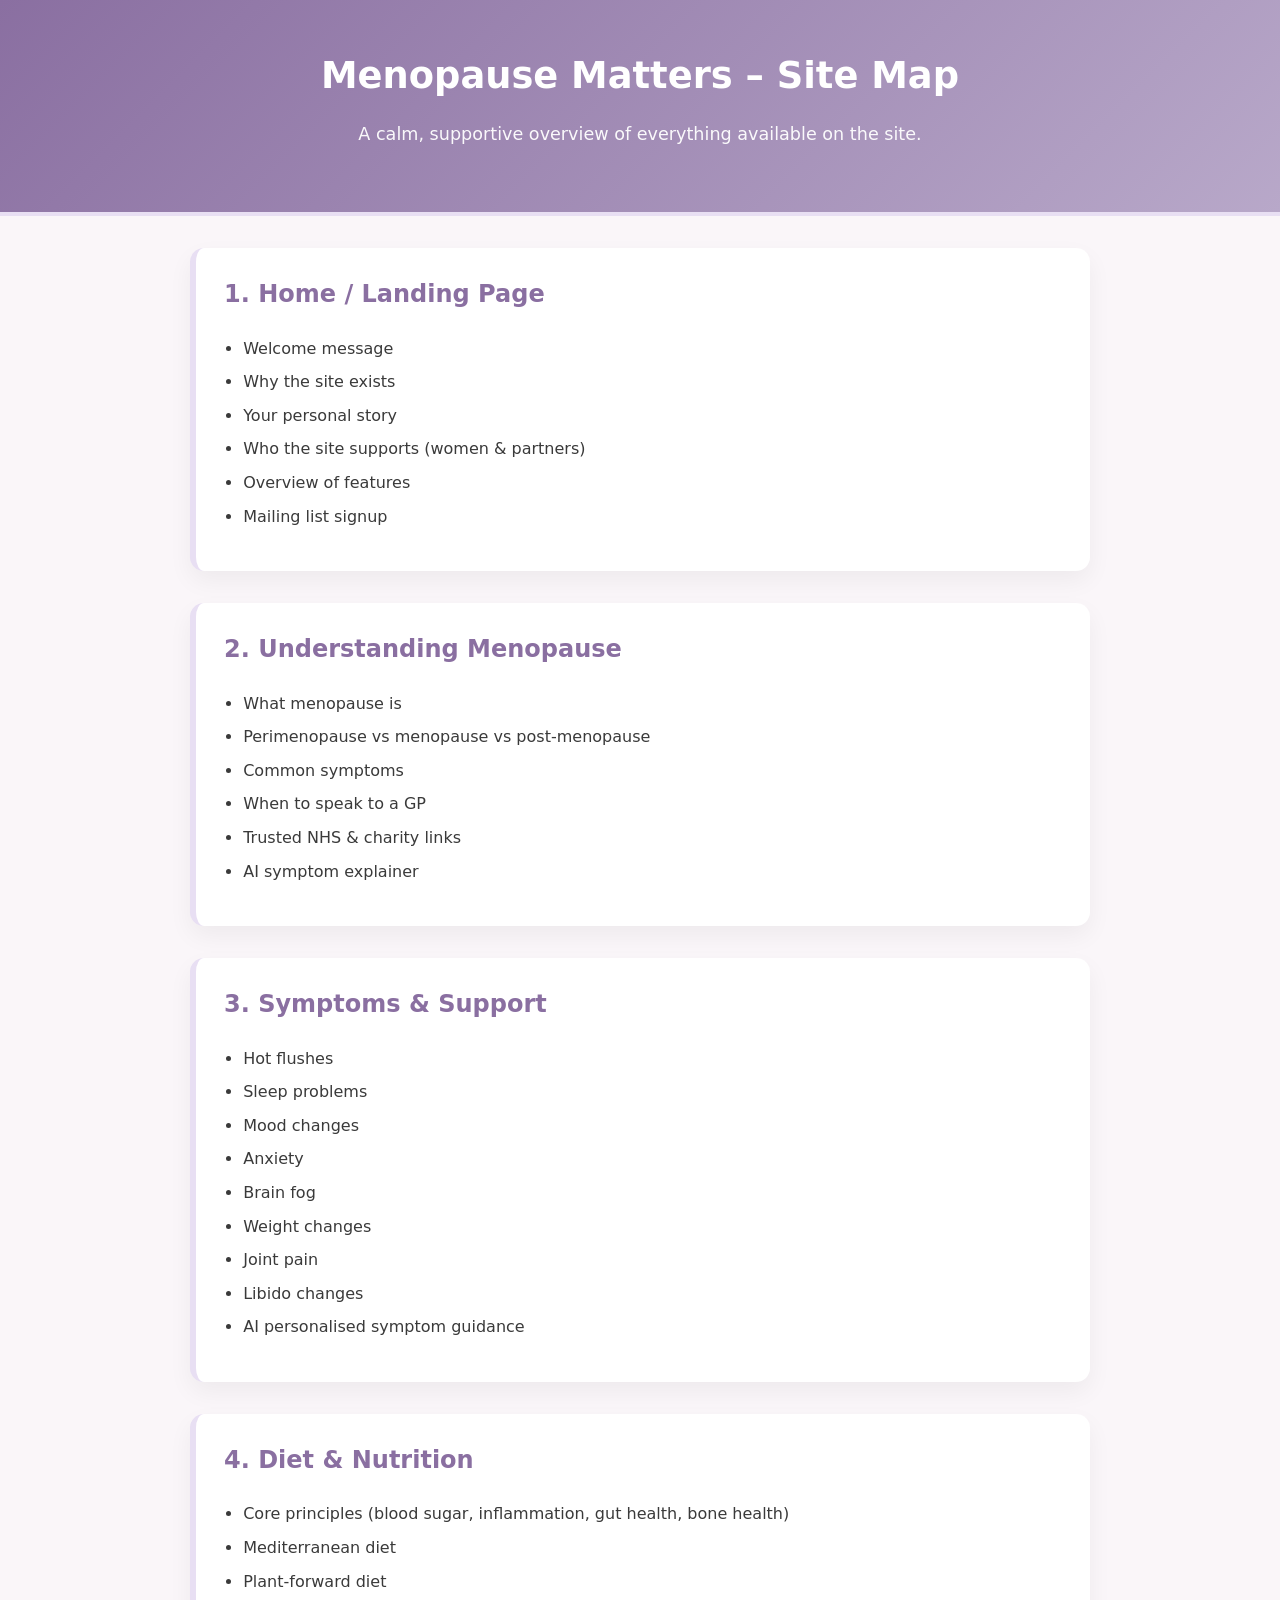
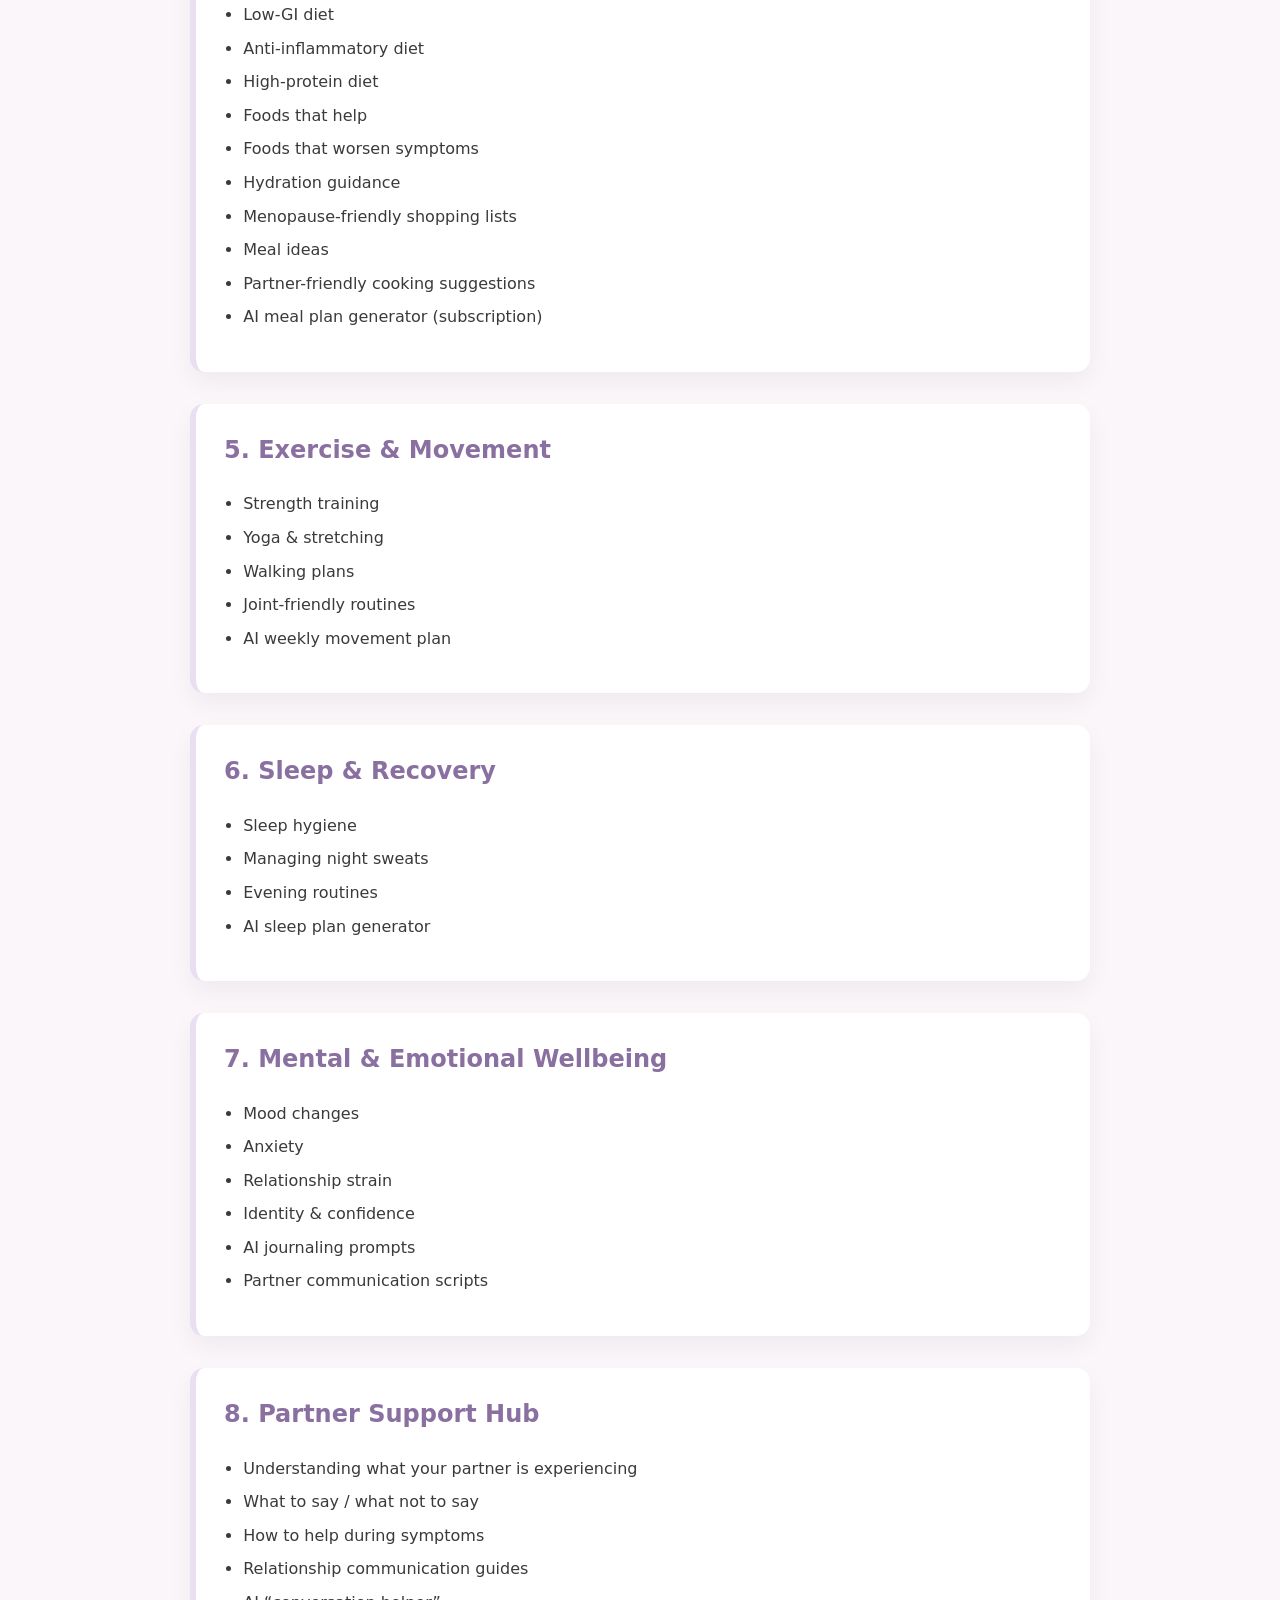
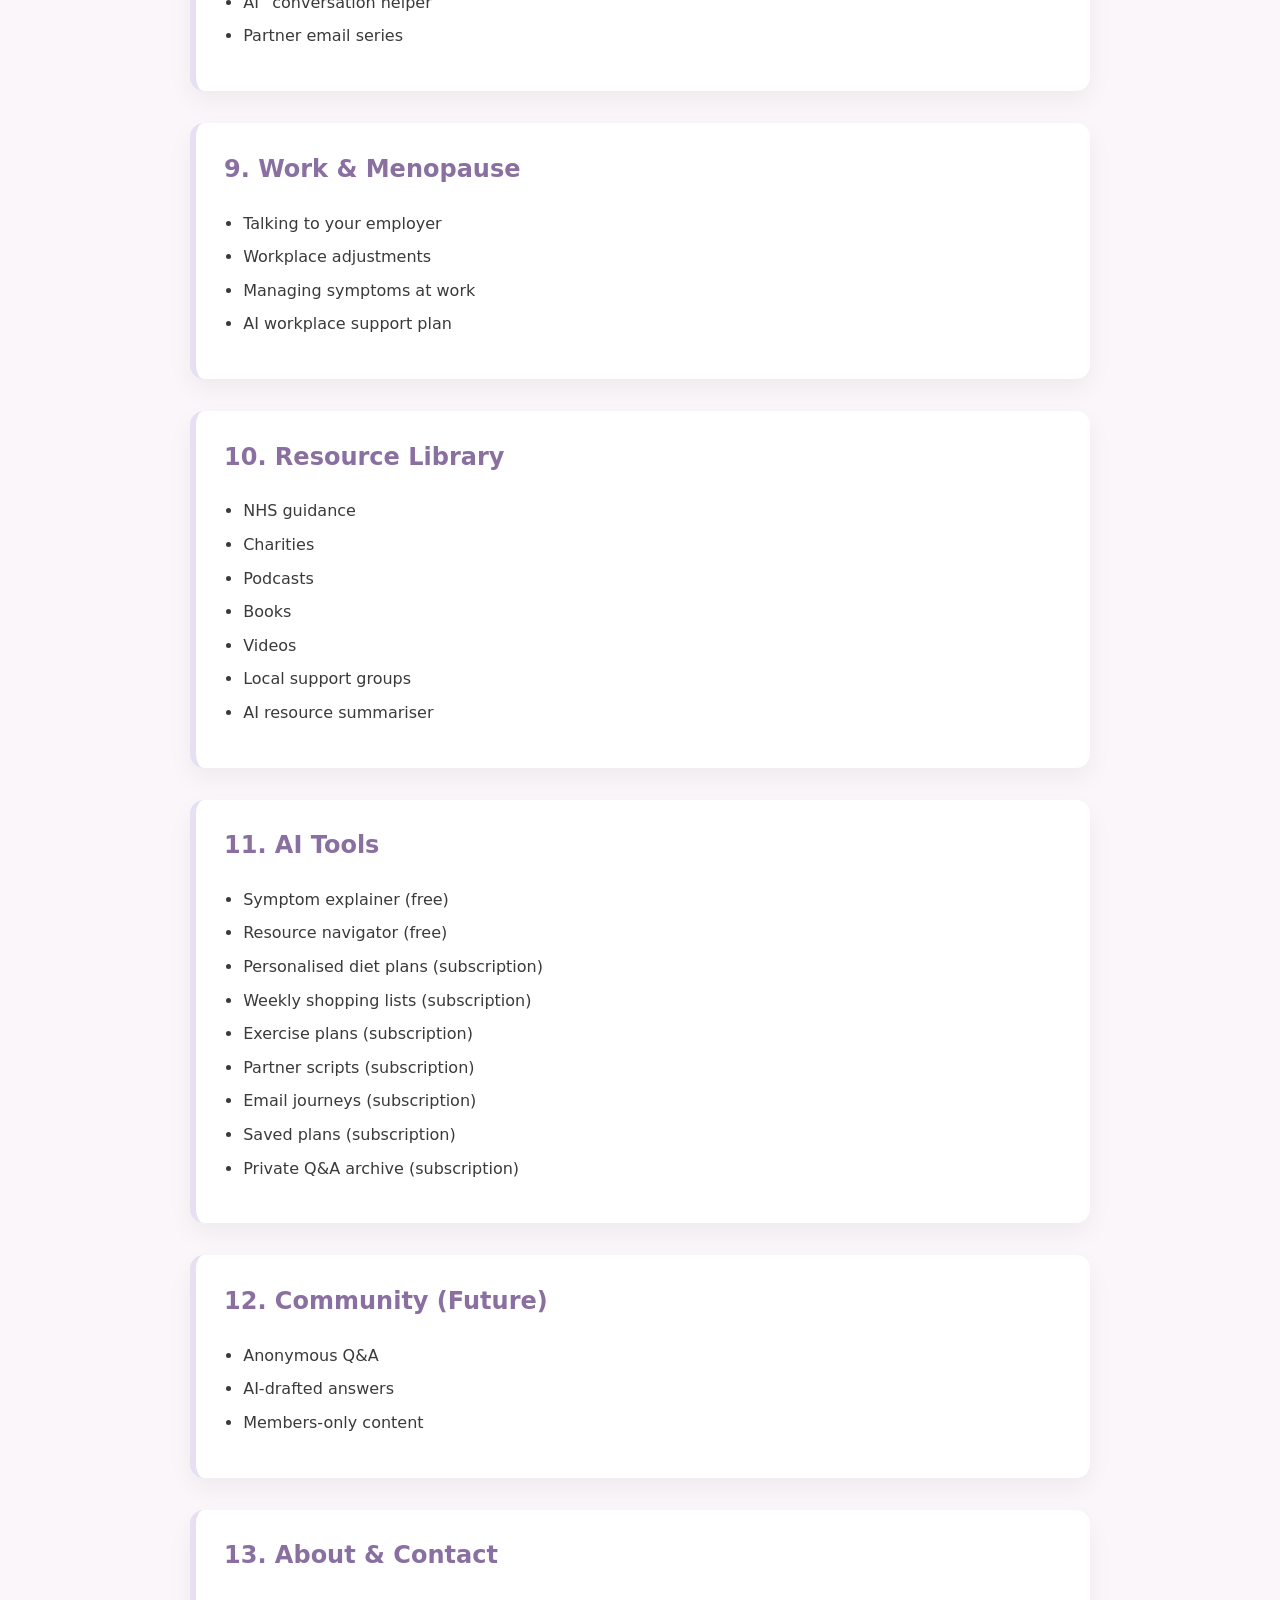
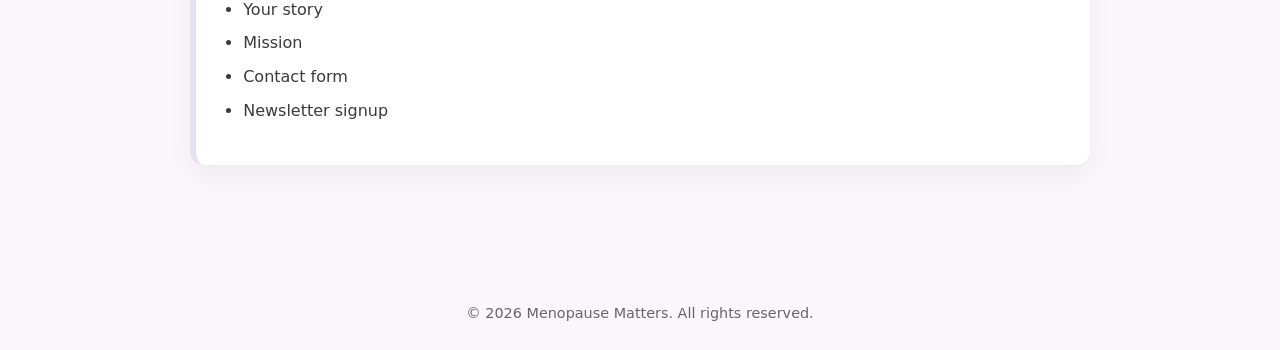
==== index.html @ 6e640814 "Initial commit - Menopause Matters site structure" ====
<!DOCTYPE html>
<html lang="en">
<head>
    <meta charset="UTF-8">
    <title>Menopause Matters – Site Map</title>
    <meta name="viewport" content="width=device-width, initial-scale=1">
    <style>
        :root {
            --bg: #faf6f9;              /* soft rose-tinted white */
            --primary: #8a6fa1;        /* muted lavender */
            --secondary: #b8a8c9;      /* soft lilac */
            --accent: #e8dff3;         /* pale lavender wash */
            --text: #3a3a3a;           /* gentle charcoal */
            --card: #ffffff;           /* clean white cards */
            --shadow: rgba(0,0,0,0.05);
        }

        body {
            margin: 0;
            font-family: system-ui, -apple-system, "Segoe UI", sans-serif;
            background: var(--bg);
            color: var(--text);
            line-height: 1.7;
        }

        header {
            background: linear-gradient(135deg, var(--primary), var(--secondary));
            color: white;
            padding: 2.8rem 1.5rem;
            text-align: center;
            border-bottom: 4px solid var(--accent);
        }

        header h1 {
            margin: 0;
            font-size: 2.3rem;
            font-weight: 600;
        }

        header p {
            margin-top: 0.8rem;
            font-size: 1.1rem;
            opacity: 0.95;
        }

        main {
            max-width: 900px;
            margin: 0 auto;
            padding: 2rem 1.5rem 3rem;
        }

        section {
            margin-bottom: 2rem;
            background: var(--card);
            border-radius: 14px;
            padding: 1.6rem 1.75rem;
            box-shadow: 0 10px 25px var(--shadow);
            border-left: 6px solid var(--accent);
        }

        h2 {
            margin-top: 0;
            color: var(--primary);
            font-size: 1.5rem;
            font-weight: 600;
        }

        ul {
            padding-left: 1.2rem;
        }

        li {
            margin-bottom: 0.4rem;
        }

        footer {
            text-align: center;
            padding: 1.5rem;
            font-size: 0.9rem;
            color: #666;
            margin-top: 2rem;
        }
    </style>
</head>
<body>

<header>
    <h1>Menopause Matters – Site Map</h1>
    <p>A calm, supportive overview of everything available on the site.</p>
</header>

<main>

    <section>
        <h2>1. Home / Landing Page</h2>
        <ul>
            <li>Welcome message</li>
            <li>Why the site exists</li>
            <li>Your personal story</li>
            <li>Who the site supports (women & partners)</li>
            <li>Overview of features</li>
            <li>Mailing list signup</li>
        </ul>
    </section>

    <section>
        <h2>2. Understanding Menopause</h2>
        <ul>
            <li>What menopause is</li>
            <li>Perimenopause vs menopause vs post-menopause</li>
            <li>Common symptoms</li>
            <li>When to speak to a GP</li>
            <li>Trusted NHS & charity links</li>
            <li>AI symptom explainer</li>
        </ul>
    </section>

    <section>
        <h2>3. Symptoms & Support</h2>
        <ul>
            <li>Hot flushes</li>
            <li>Sleep problems</li>
            <li>Mood changes</li>
            <li>Anxiety</li>
            <li>Brain fog</li>
            <li>Weight changes</li>
            <li>Joint pain</li>
            <li>Libido changes</li>
            <li>AI personalised symptom guidance</li>
        </ul>
    </section>

    <section>
        <h2>4. Diet & Nutrition</h2>
        <ul>
            <li>Core principles (blood sugar, inflammation, gut health, bone health)</li>
            <li>Mediterranean diet</li>
            <li>Plant-forward diet</li>
            <li>Low-GI diet</li>
            <li>Anti-inflammatory diet</li>
            <li>High-protein diet</li>
            <li>Foods that help</li>
            <li>Foods that worsen symptoms</li>
            <li>Hydration guidance</li>
            <li>Menopause-friendly shopping lists</li>
            <li>Meal ideas</li>
            <li>Partner-friendly cooking suggestions</li>
            <li>AI meal plan generator (subscription)</li>
        </ul>
    </section>

    <section>
        <h2>5. Exercise & Movement</h2>
        <ul>
            <li>Strength training</li>
            <li>Yoga & stretching</li>
            <li>Walking plans</li>
            <li>Joint-friendly routines</li>
            <li>AI weekly movement plan</li>
        </ul>
    </section>

    <section>
        <h2>6. Sleep & Recovery</h2>
        <ul>
            <li>Sleep hygiene</li>
            <li>Managing night sweats</li>
            <li>Evening routines</li>
            <li>AI sleep plan generator</li>
        </ul>
    </section>

    <section>
        <h2>7. Mental & Emotional Wellbeing</h2>
        <ul>
            <li>Mood changes</li>
            <li>Anxiety</li>
            <li>Relationship strain</li>
            <li>Identity & confidence</li>
            <li>AI journaling prompts</li>
            <li>Partner communication scripts</li>
        </ul>
    </section>

    <section>
        <h2>8. Partner Support Hub</h2>
        <ul>
            <li>Understanding what your partner is experiencing</li>
            <li>What to say / what not to say</li>
            <li>How to help during symptoms</li>
            <li>Relationship communication guides</li>
            <li>AI “conversation helper”</li>
            <li>Partner email series</li>
        </ul>
    </section>

    <section>
        <h2>9. Work & Menopause</h2>
        <ul>
            <li>Talking to your employer</li>
            <li>Workplace adjustments</li>
            <li>Managing symptoms at work</li>
            <li>AI workplace support plan</li>
        </ul>
    </section>

    <section>
        <h2>10. Resource Library</h2>
        <ul>
            <li>NHS guidance</li>
            <li>Charities</li>
            <li>Podcasts</li>
            <li>Books</li>
            <li>Videos</li>
            <li>Local support groups</li>
            <li>AI resource summariser</li>
        </ul>
    </section>

    <section>
        <h2>11. AI Tools</h2>
        <ul>
            <li>Symptom explainer (free)</li>
            <li>Resource navigator (free)</li>
            <li>Personalised diet plans (subscription)</li>
            <li>Weekly shopping lists (subscription)</li>
            <li>Exercise plans (subscription)</li>
            <li>Partner scripts (subscription)</li>
            <li>Email journeys (subscription)</li>
            <li>Saved plans (subscription)</li>
            <li>Private Q&A archive (subscription)</li>
        </ul>
    </section>

    <section>
        <h2>12. Community (Future)</h2>
        <ul>
            <li>Anonymous Q&A</li>
            <li>AI-drafted answers</li>
            <li>Members-only content</li>
        </ul>
    </section>

    <section>
        <h2>13. About & Contact</h2>
        <ul>
            <li>Your story</li>
            <li>Mission</li>
            <li>Contact form</li>
            <li>Newsletter signup</li>
        </ul>
    </section>

</main>

<footer>
    &copy; <span id="year"></span> Menopause Matters. All rights reserved.
</footer>

<script>
    document.getElementById('year').textContent = new Date().getFullYear();
</script>

</body>
</html>
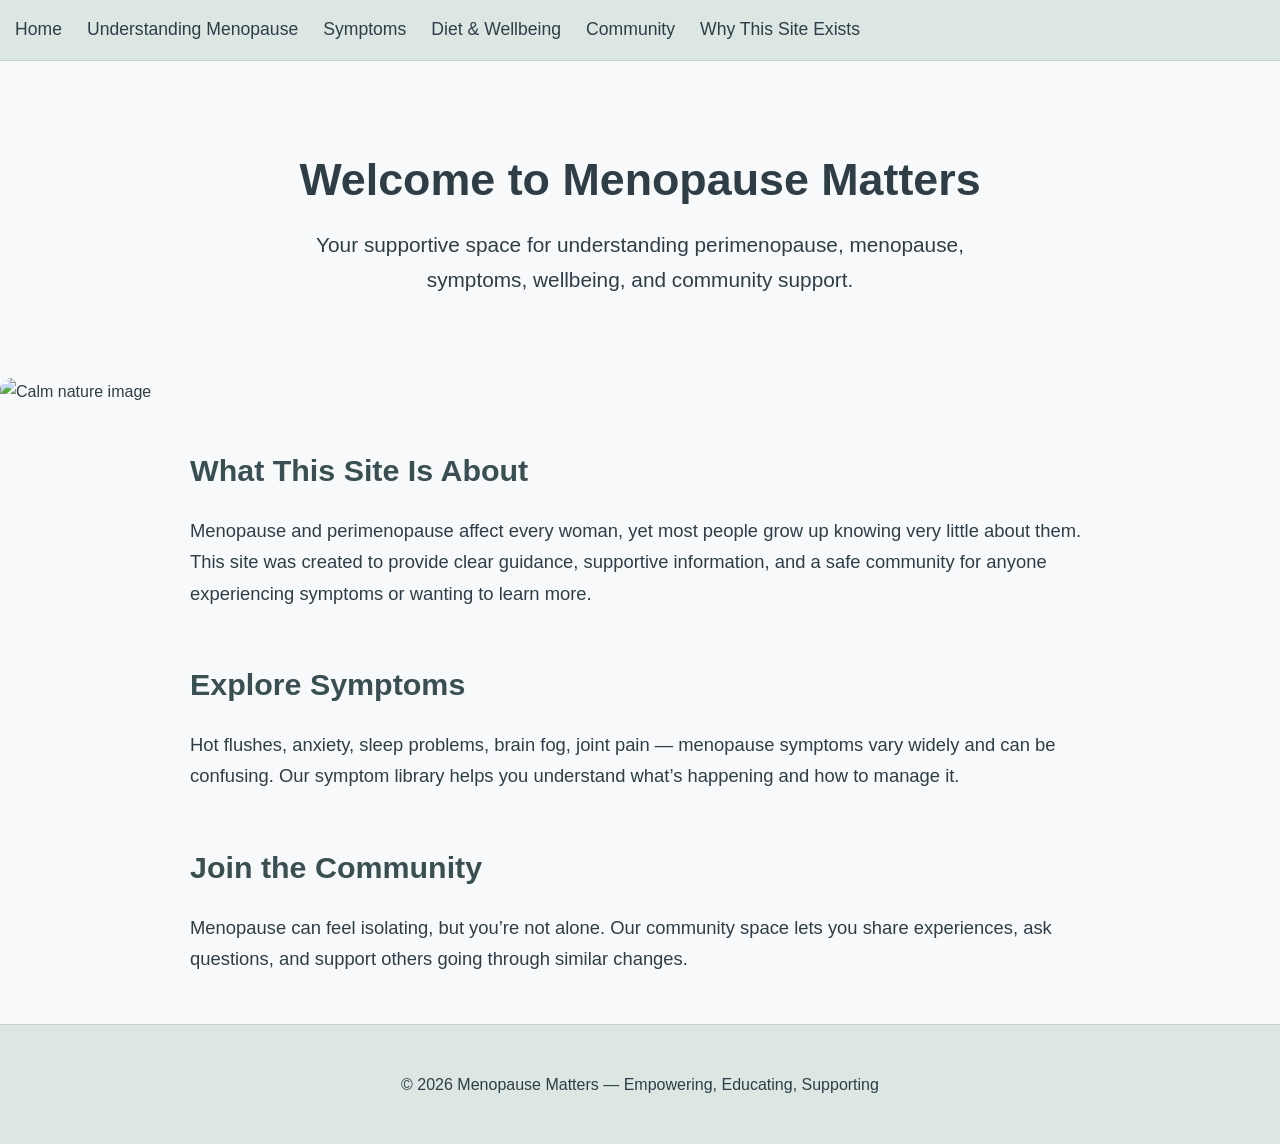
==== commit 21cd5ee3: "Sync local changes" ====
--- a/index.html
+++ b/index.html
@@ -2,264 +2,159 @@
 <html lang="en">
 <head>
     <meta charset="UTF-8">
-    <title>Menopause Matters – Site Map</title>
-    <meta name="viewport" content="width=device-width, initial-scale=1">
+    <meta name="viewport" content="width=device-width, initial-scale=1.0">
+    <title>Menopause Matters</title>
+
+    <!-- Calm Theme Styling -->
     <style>
-        :root {
-            --bg: #faf6f9;              /* soft rose-tinted white */
-            --primary: #8a6fa1;        /* muted lavender */
-            --secondary: #b8a8c9;      /* soft lilac */
-            --accent: #e8dff3;         /* pale lavender wash */
-            --text: #3a3a3a;           /* gentle charcoal */
-            --card: #ffffff;           /* clean white cards */
-            --shadow: rgba(0,0,0,0.05);
-        }
-
         body {
+            font-family: "Segoe UI", sans-serif;
+            background-color: #f7f9fa;
+            color: #2f3e46;
             margin: 0;
-            font-family: system-ui, -apple-system, "Segoe UI", sans-serif;
-            background: var(--bg);
-            color: var(--text);
+            padding: 0;
             line-height: 1.7;
         }
 
+        nav {
+            background: #dce7e4;
+            padding: 15px;
+            border-bottom: 1px solid #c3d4cf;
+        }
+
+        nav ul {
+            list-style: none;
+            margin: 0;
+            padding: 0;
+            display: flex;
+            gap: 25px;
+            font-size: 1.1rem;
+        }
+
+        nav a {
+            color: #2f3e46;
+            text-decoration: none;
+            font-weight: 500;
+        }
+
+        nav a:hover {
+            text-decoration: underline;
+        }
+
         header {
-            background: linear-gradient(135deg, var(--primary), var(--secondary));
-            color: white;
-            padding: 2.8rem 1.5rem;
             text-align: center;
-            border-bottom: 4px solid var(--accent);
+            padding: 50px 20px;
         }
 
         header h1 {
-            margin: 0;
-            font-size: 2.3rem;
-            font-weight: 600;
+            font-size: 2.8rem;
+            margin-bottom: 10px;
         }
 
         header p {
-            margin-top: 0.8rem;
-            font-size: 1.1rem;
-            opacity: 0.95;
+            font-size: 1.3rem;
+            max-width: 700px;
+            margin: 0 auto;
         }
 
-        main {
-            max-width: 900px;
-            margin: 0 auto;
-            padding: 2rem 1.5rem 3rem;
+        .hero-image {
+            width: 100%;
+            max-height: 450px;
+            object-fit: cover;
+            border-radius: 12px;
+            margin: 30px auto;
+            display: block;
         }
 
-        section {
-            margin-bottom: 2rem;
-            background: var(--card);
-            border-radius: 14px;
-            padding: 1.6rem 1.75rem;
-            box-shadow: 0 10px 25px var(--shadow);
-            border-left: 6px solid var(--accent);
+        .container {
+            max-width: 900px;
+            margin: 40px auto;
+            padding: 0 20px;
         }
 
-        h2 {
-            margin-top: 0;
-            color: var(--primary);
-            font-size: 1.5rem;
-            font-weight: 600;
+        .section {
+            margin-bottom: 50px;
         }
 
-        ul {
-            padding-left: 1.2rem;
+        .section h2 {
+            font-size: 1.9rem;
+            margin-bottom: 10px;
+            color: #3a4f52;
         }
 
-        li {
-            margin-bottom: 0.4rem;
+        .section p {
+            font-size: 1.15rem;
         }
 
         footer {
             text-align: center;
-            padding: 1.5rem;
-            font-size: 0.9rem;
-            color: #666;
-            margin-top: 2rem;
+            padding: 30px;
+            background: #dce7e4;
+            margin-top: 40px;
+            border-top: 1px solid #c3d4cf;
         }
     </style>
 </head>
+
 <body>
 
+<!-- Navigation -->
+<nav>
+    <ul>
+        <li><a href="/index.html">Home</a></li>
+        <li><a href="/pages/understanding-menopause.html">Understanding Menopause</a></li>
+        <li><a href="/pages/symptoms/index.html">Symptoms</a></li>
+        <li><a href="/pages/diet/index.html">Diet & Wellbeing</a></li>
+        <li><a href="/pages/community.html">Community</a></li>
+
+        <!-- ⭐ NEW LINK -->
+        <li><a href="/pages/why-this-site-exists.html">Why This Site Exists</a></li>
+    </ul>
+</nav>
+
+<!-- Header -->
 <header>
-    <h1>Menopause Matters – Site Map</h1>
-    <p>A calm, supportive overview of everything available on the site.</p>
+    <h1>Welcome to Menopause Matters</h1>
+    <p>Your supportive space for understanding perimenopause, menopause, symptoms, wellbeing, and community support.</p>
 </header>
 
-<main>
+<!-- Hero Image -->
+<img class="hero-image" src="https://images.unsplash.com/photo-1506126613408-eca07ce68773?auto=format&fit=crop&w=1200&q=80" alt="Calm nature image">
 
-    <section>
-        <h2>1. Home / Landing Page</h2>
-        <ul>
-            <li>Welcome message</li>
-            <li>Why the site exists</li>
-            <li>Your personal story</li>
-            <li>Who the site supports (women & partners)</li>
-            <li>Overview of features</li>
-            <li>Mailing list signup</li>
-        </ul>
-    </section>
+<!-- Main Content -->
+<div class="container">
 
-    <section>
-        <h2>2. Understanding Menopause</h2>
-        <ul>
-            <li>What menopause is</li>
-            <li>Perimenopause vs menopause vs post-menopause</li>
-            <li>Common symptoms</li>
-            <li>When to speak to a GP</li>
-            <li>Trusted NHS & charity links</li>
-            <li>AI symptom explainer</li>
-        </ul>
-    </section>
+    <div class="section">
+        <h2>What This Site Is About</h2>
+        <p>
+            Menopause and perimenopause affect every woman, yet most people grow up knowing very little about them.
+            This site was created to provide clear guidance, supportive information, and a safe community for anyone
+            experiencing symptoms or wanting to learn more.
+        </p>
+    </div>
 
-    <section>
-        <h2>3. Symptoms & Support</h2>
-        <ul>
-            <li>Hot flushes</li>
-            <li>Sleep problems</li>
-            <li>Mood changes</li>
-            <li>Anxiety</li>
-            <li>Brain fog</li>
-            <li>Weight changes</li>
-            <li>Joint pain</li>
-            <li>Libido changes</li>
-            <li>AI personalised symptom guidance</li>
-        </ul>
-    </section>
+    <div class="section">
+        <h2>Explore Symptoms</h2>
+        <p>
+            Hot flushes, anxiety, sleep problems, brain fog, joint pain — menopause symptoms vary widely and can be
+            confusing. Our symptom library helps you understand what’s happening and how to manage it.
+        </p>
+    </div>
 
-    <section>
-        <h2>4. Diet & Nutrition</h2>
-        <ul>
-            <li>Core principles (blood sugar, inflammation, gut health, bone health)</li>
-            <li>Mediterranean diet</li>
-            <li>Plant-forward diet</li>
-            <li>Low-GI diet</li>
-            <li>Anti-inflammatory diet</li>
-            <li>High-protein diet</li>
-            <li>Foods that help</li>
-            <li>Foods that worsen symptoms</li>
-            <li>Hydration guidance</li>
-            <li>Menopause-friendly shopping lists</li>
-            <li>Meal ideas</li>
-            <li>Partner-friendly cooking suggestions</li>
-            <li>AI meal plan generator (subscription)</li>
-        </ul>
-    </section>
+    <div class="section">
+        <h2>Join the Community</h2>
+        <p>
+            Menopause can feel isolating, but you’re not alone. Our community space lets you share experiences, ask
+            questions, and support others going through similar changes.
+        </p>
+    </div>
 
-    <section>
-        <h2>5. Exercise & Movement</h2>
-        <ul>
-            <li>Strength training</li>
-            <li>Yoga & stretching</li>
-            <li>Walking plans</li>
-            <li>Joint-friendly routines</li>
-            <li>AI weekly movement plan</li>
-        </ul>
-    </section>
+</div>
 
-    <section>
-        <h2>6. Sleep & Recovery</h2>
-        <ul>
-            <li>Sleep hygiene</li>
-            <li>Managing night sweats</li>
-            <li>Evening routines</li>
-            <li>AI sleep plan generator</li>
-        </ul>
-    </section>
-
-    <section>
-        <h2>7. Mental & Emotional Wellbeing</h2>
-        <ul>
-            <li>Mood changes</li>
-            <li>Anxiety</li>
-            <li>Relationship strain</li>
-            <li>Identity & confidence</li>
-            <li>AI journaling prompts</li>
-            <li>Partner communication scripts</li>
-        </ul>
-    </section>
-
-    <section>
-        <h2>8. Partner Support Hub</h2>
-        <ul>
-            <li>Understanding what your partner is experiencing</li>
-            <li>What to say / what not to say</li>
-            <li>How to help during symptoms</li>
-            <li>Relationship communication guides</li>
-            <li>AI “conversation helper”</li>
-            <li>Partner email series</li>
-        </ul>
-    </section>
-
-    <section>
-        <h2>9. Work & Menopause</h2>
-        <ul>
-            <li>Talking to your employer</li>
-            <li>Workplace adjustments</li>
-            <li>Managing symptoms at work</li>
-            <li>AI workplace support plan</li>
-        </ul>
-    </section>
-
-    <section>
-        <h2>10. Resource Library</h2>
-        <ul>
-            <li>NHS guidance</li>
-            <li>Charities</li>
-            <li>Podcasts</li>
-            <li>Books</li>
-            <li>Videos</li>
-            <li>Local support groups</li>
-            <li>AI resource summariser</li>
-        </ul>
-    </section>
-
-    <section>
-        <h2>11. AI Tools</h2>
-        <ul>
-            <li>Symptom explainer (free)</li>
-            <li>Resource navigator (free)</li>
-            <li>Personalised diet plans (subscription)</li>
-            <li>Weekly shopping lists (subscription)</li>
-            <li>Exercise plans (subscription)</li>
-            <li>Partner scripts (subscription)</li>
-            <li>Email journeys (subscription)</li>
-            <li>Saved plans (subscription)</li>
-            <li>Private Q&A archive (subscription)</li>
-        </ul>
-    </section>
-
-    <section>
-        <h2>12. Community (Future)</h2>
-        <ul>
-            <li>Anonymous Q&A</li>
-            <li>AI-drafted answers</li>
-            <li>Members-only content</li>
-        </ul>
-    </section>
-
-    <section>
-        <h2>13. About & Contact</h2>
-        <ul>
-            <li>Your story</li>
-            <li>Mission</li>
-            <li>Contact form</li>
-            <li>Newsletter signup</li>
-        </ul>
-    </section>
-
-</main>
-
+<!-- Footer -->
 <footer>
-    &copy; <span id="year"></span> Menopause Matters. All rights reserved.
+    <p>© 2026 Menopause Matters — Empowering, Educating, Supporting</p>
 </footer>
-
-<script>
-    document.getElementById('year').textContent = new Date().getFullYear();
-</script>
 
 </body>
 </html>
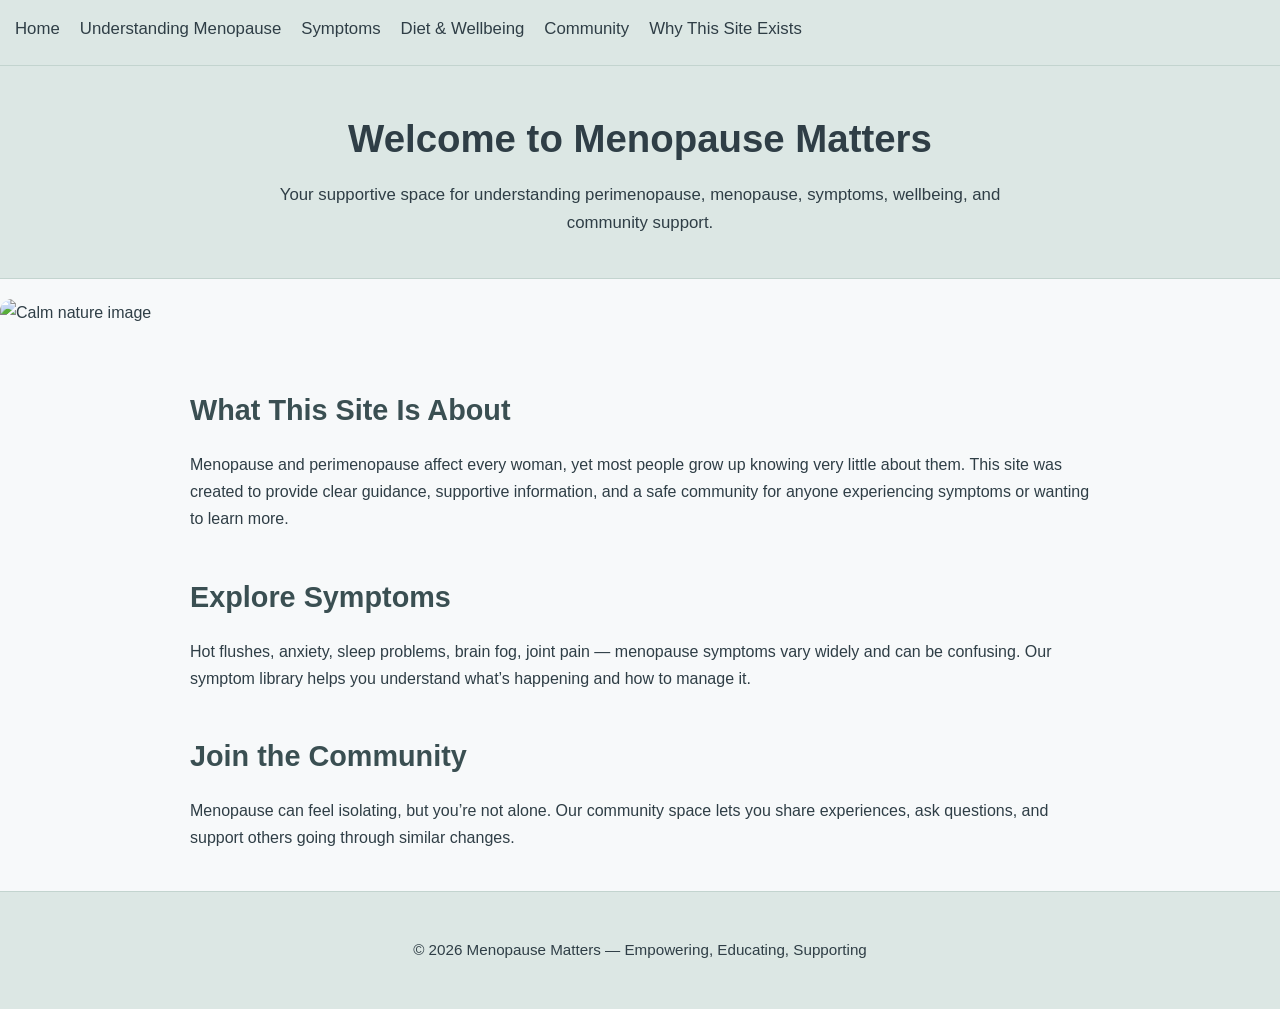
==== commit 08f9f689: "Force Local Overwrite" ====
--- a/index.html
+++ b/index.html
@@ -4,96 +4,7 @@
     <meta charset="UTF-8">
     <meta name="viewport" content="width=device-width, initial-scale=1.0">
     <title>Menopause Matters</title>
-
-    <!-- Calm Theme Styling -->
-    <style>
-        body {
-            font-family: "Segoe UI", sans-serif;
-            background-color: #f7f9fa;
-            color: #2f3e46;
-            margin: 0;
-            padding: 0;
-            line-height: 1.7;
-        }
-
-        nav {
-            background: #dce7e4;
-            padding: 15px;
-            border-bottom: 1px solid #c3d4cf;
-        }
-
-        nav ul {
-            list-style: none;
-            margin: 0;
-            padding: 0;
-            display: flex;
-            gap: 25px;
-            font-size: 1.1rem;
-        }
-
-        nav a {
-            color: #2f3e46;
-            text-decoration: none;
-            font-weight: 500;
-        }
-
-        nav a:hover {
-            text-decoration: underline;
-        }
-
-        header {
-            text-align: center;
-            padding: 50px 20px;
-        }
-
-        header h1 {
-            font-size: 2.8rem;
-            margin-bottom: 10px;
-        }
-
-        header p {
-            font-size: 1.3rem;
-            max-width: 700px;
-            margin: 0 auto;
-        }
-
-        .hero-image {
-            width: 100%;
-            max-height: 450px;
-            object-fit: cover;
-            border-radius: 12px;
-            margin: 30px auto;
-            display: block;
-        }
-
-        .container {
-            max-width: 900px;
-            margin: 40px auto;
-            padding: 0 20px;
-        }
-
-        .section {
-            margin-bottom: 50px;
-        }
-
-        .section h2 {
-            font-size: 1.9rem;
-            margin-bottom: 10px;
-            color: #3a4f52;
-        }
-
-        .section p {
-            font-size: 1.15rem;
-        }
-
-        footer {
-            text-align: center;
-            padding: 30px;
-            background: #dce7e4;
-            margin-top: 40px;
-            border-top: 1px solid #c3d4cf;
-        }
-    </style>
+    <link rel="stylesheet" href="css/theme.css">
 </head>
 
 <body>
@@ -101,25 +12,27 @@
 <!-- Navigation -->
 <nav>
     <ul>
-        <li><a href="/index.html">Home</a></li>
-        <li><a href="/pages/understanding-menopause.html">Understanding Menopause</a></li>
-        <li><a href="/pages/symptoms/index.html">Symptoms</a></li>
-        <li><a href="/pages/diet/index.html">Diet & Wellbeing</a></li>
-        <li><a href="/pages/community.html">Community</a></li>
-
-        <!-- ⭐ NEW LINK -->
-        <li><a href="/pages/why-this-site-exists.html">Why This Site Exists</a></li>
+        <li><a href="index.html">Home</a></li>
+        <li><a href="pages/understanding-menopause.html">Understanding Menopause</a></li>
+        <li><a href="pages/symptoms/index.html">Symptoms</a></li>
+        <li><a href="pages/diet/index.html">Diet & Wellbeing</a></li>
+        <li><a href="pages/community.html">Community</a></li>
+        <li><a href="pages/why-this-site-exists.html">Why This Site Exists</a></li>
     </ul>
 </nav>
 
 <!-- Header -->
 <header>
     <h1>Welcome to Menopause Matters</h1>
-    <p>Your supportive space for understanding perimenopause, menopause, symptoms, wellbeing, and community support.</p>
+    <p>
+        Your supportive space for understanding perimenopause, menopause, symptoms, wellbeing, and community support.
+    </p>
 </header>
 
 <!-- Hero Image -->
-<img class="hero-image" src="https://images.unsplash.com/photo-1506126613408-eca07ce68773?auto=format&fit=crop&w=1200&q=80" alt="Calm nature image">
+<img class="responsive"
+     src="https://images.unsplash.com/photo-1506126613408-eca07ce68773?auto=format&fit=crop&w=1200&q=80"
+     alt="Calm nature image">
 
 <!-- Main Content -->
 <div class="container">
--- a/css/theme.css
+++ b/css/theme.css
@@ -0,0 +1,129 @@
+/* Base layout */
+body {
+    margin: 0;
+    padding: 0;
+    font-family: "Segoe UI", sans-serif;
+    background: #f7f9fa;
+    color: #2f3e46;
+    line-height: 1.7;
+}
+
+/* Navigation */
+nav {
+    background: #dce7e4;
+    padding: 15px;
+    border-bottom: 1px solid #c3d4cf;
+}
+
+nav ul {
+    list-style: none;
+    margin: 0;
+    padding: 0;
+    display: flex;
+    flex-wrap: wrap;
+    gap: 20px;
+    font-size: 1.05rem;
+}
+
+nav a {
+    color: #2f3e46;
+    text-decoration: none;
+    font-weight: 500;
+}
+
+nav a:hover {
+    text-decoration: underline;
+}
+
+/* Header */
+header {
+    background: #dce7e4;
+    padding: 40px 20px;
+    text-align: center;
+    border-bottom: 1px solid #c3d4cf;
+}
+
+header h1 {
+    margin: 0;
+    font-size: clamp(1.8rem, 4vw, 2.4rem);
+    color: #2f3e46;
+}
+
+header p {
+    max-width: 800px;
+    margin: 10px auto 0;
+    font-size: 1.05rem;
+}
+
+/* Content container */
+.container {
+    max-width: 900px;
+    margin: 40px auto;
+    padding: 0 20px;
+}
+
+/* Sections */
+.section {
+    margin-bottom: 40px;
+}
+
+/* Images */
+.section img,
+img.responsive {
+    width: 100%;
+    height: auto;
+    border-radius: 12px;
+    margin: 20px 0;
+}
+
+/* Headings */
+h2 {
+    color: #3a4f52;
+    font-size: clamp(1.4rem, 3vw, 1.8rem);
+    margin-bottom: 10px;
+}
+
+/* Lists */
+ul {
+    padding-left: 20px;
+}
+
+li {
+    margin-bottom: 6px;
+}
+
+/* Highlight box */
+.highlight {
+    background: #eef5f3;
+    border-left: 4px solid #9bb7ae;
+    padding: 12px 16px;
+    border-radius: 8px;
+    margin: 20px 0;
+}
+
+/* Footer */
+footer {
+    text-align: center;
+    padding: 30px;
+    background: #dce7e4;
+    margin-top: 40px;
+    border-top: 1px solid #c3d4cf;
+    font-size: 0.95rem;
+}
+
+/* Mobile tweaks */
+@media (max-width: 600px) {
+    nav ul {
+        flex-direction: column;
+        gap: 10px;
+    }
+
+    .container {
+        margin: 30px auto;
+        padding: 0 16px;
+    }
+
+    .section {
+        margin-bottom: 30px;
+    }
+}
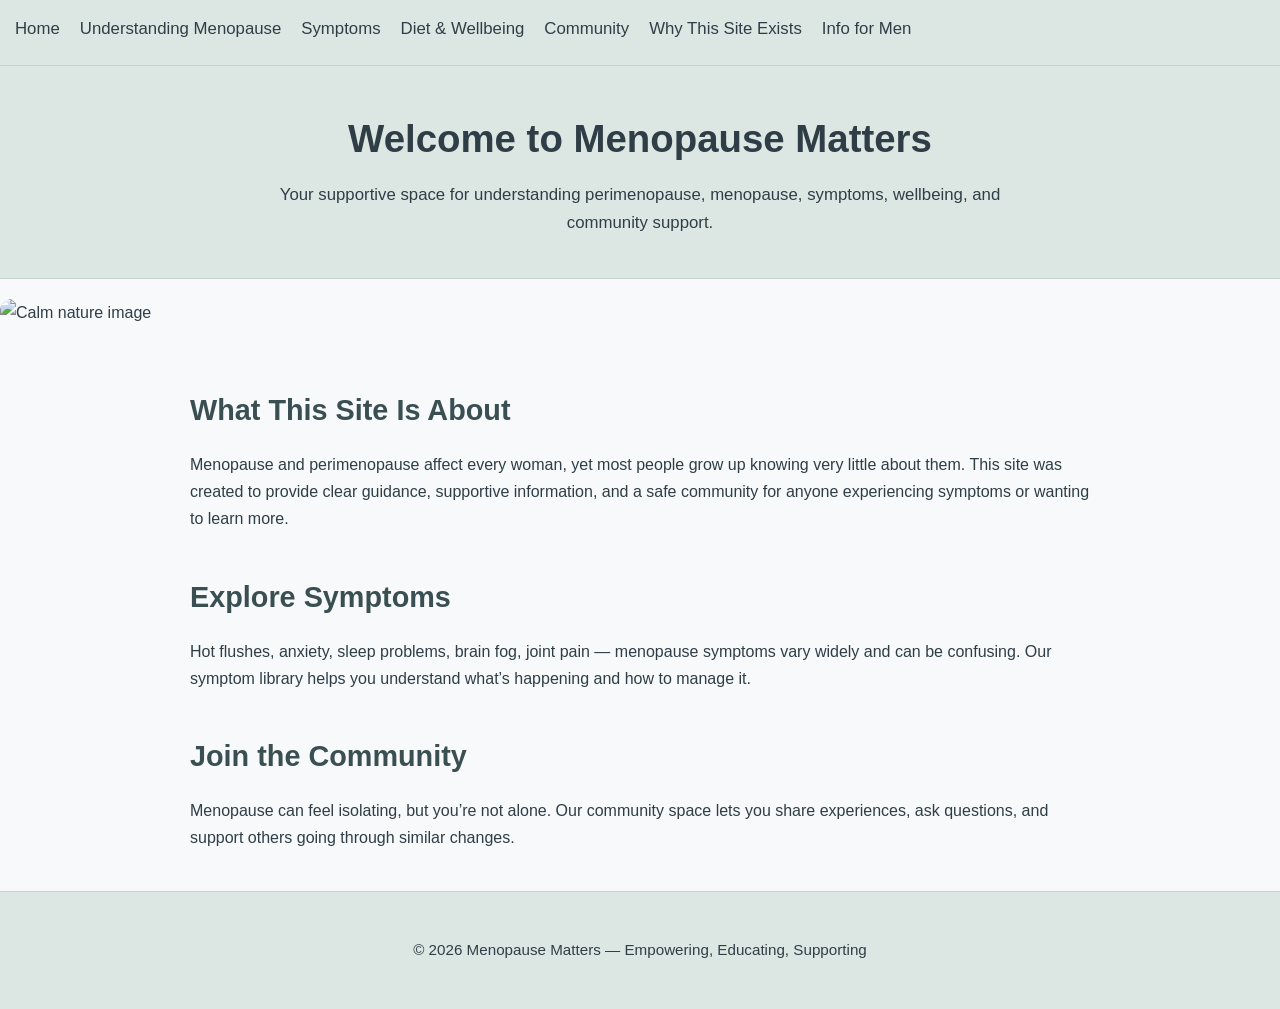
==== commit e92bbacd: "Add all missing files" ====
--- a/index.html
+++ b/index.html
@@ -18,6 +18,9 @@
         <li><a href="pages/diet/index.html">Diet & Wellbeing</a></li>
         <li><a href="pages/community.html">Community</a></li>
         <li><a href="pages/why-this-site-exists.html">Why This Site Exists</a></li>
+        <li><a href="pages/men-understanding-menopause.html">Info for Men</a></li>
+
+
     </ul>
 </nav>
 
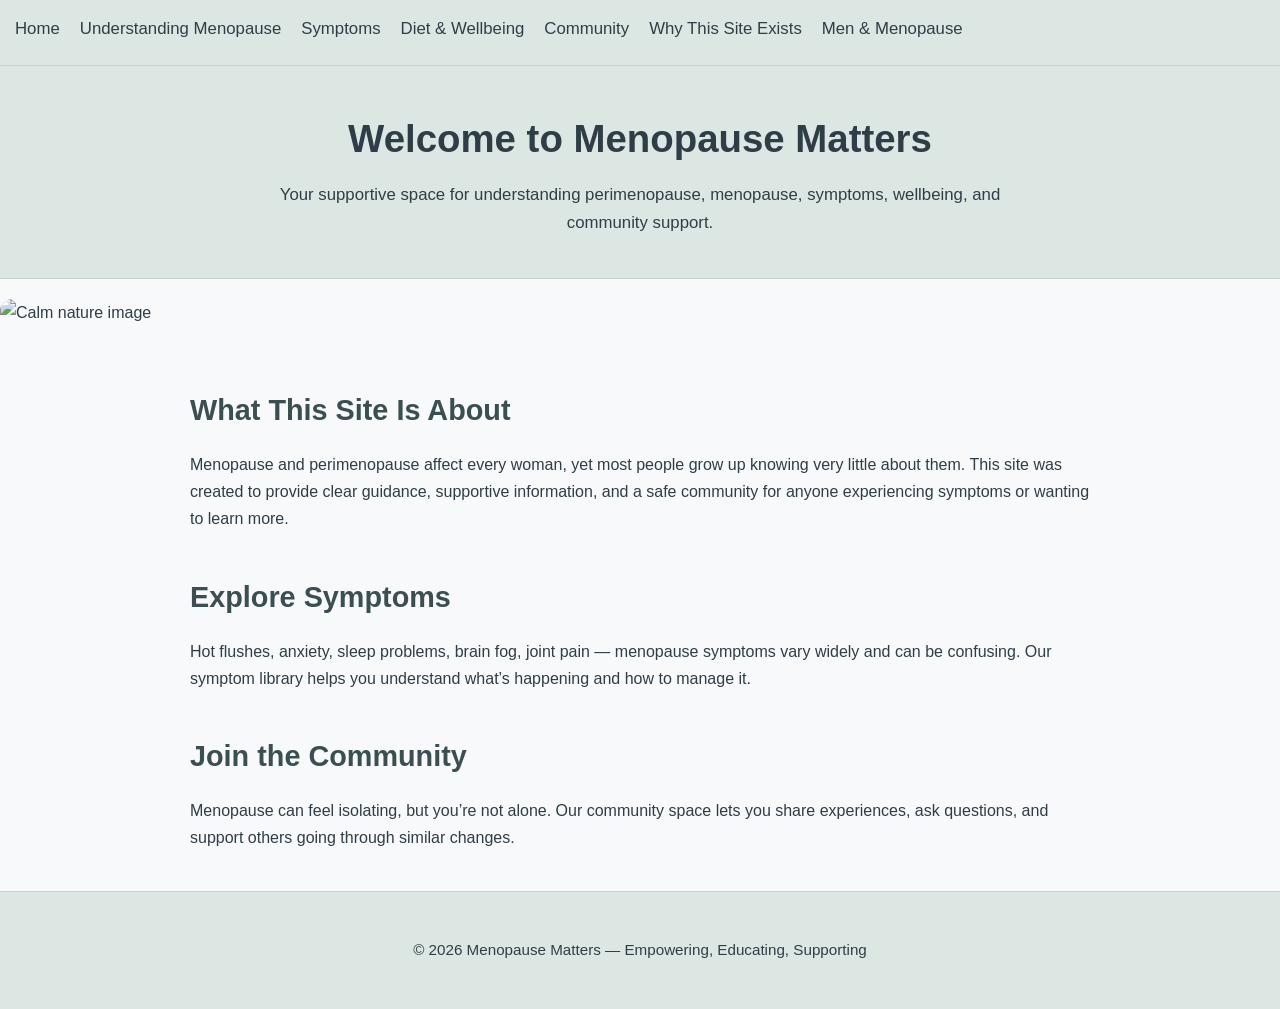
==== commit 4bb29579: "Add all missing files" ====
--- a/index.html
+++ b/index.html
@@ -18,7 +18,7 @@
         <li><a href="pages/diet/index.html">Diet & Wellbeing</a></li>
         <li><a href="pages/community.html">Community</a></li>
         <li><a href="pages/why-this-site-exists.html">Why This Site Exists</a></li>
-        <li><a href="pages/men-understanding-menopause.html">Info for Men</a></li>
+        <li><a href="pages/men-understanding-menopause.html">Men & Menopause</a></li>
 
 
     </ul>
